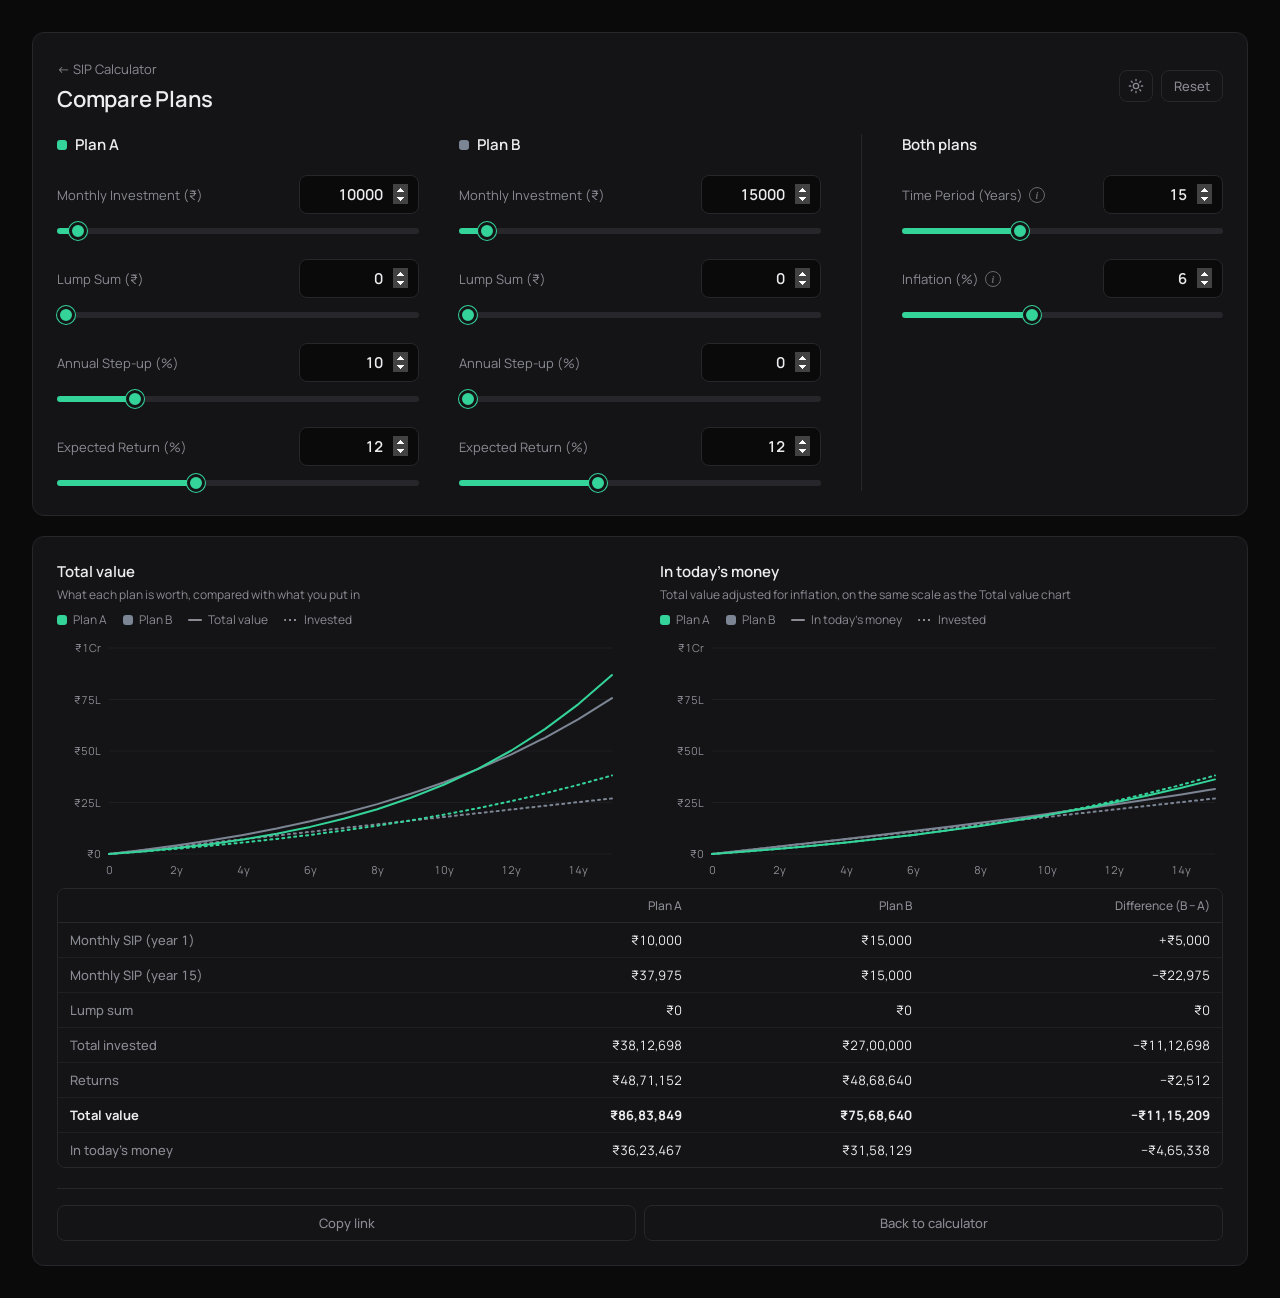
==== compare.html @ b3442160 "Add SIP calculator and plan comparison Static site with a step-up SIP calculator (lump sum, inflatio" ====
<!doctype html>
<html lang="en">
  <head>
    <meta charset="UTF-8" />
    <meta name="viewport" content="width=device-width, initial-scale=1.0" />
    <title>Compare SIP Plans</title>
    <link rel="icon" href="favicon.svg" type="image/svg+xml" />
    <link rel="preconnect" href="https://fonts.googleapis.com" />
    <link rel="preconnect" href="https://fonts.gstatic.com" crossorigin />
    <link
      href="https://fonts.googleapis.com/css2?family=Manrope:wght@400;500;600;700&display=swap"
      rel="stylesheet"
    />
    <link rel="stylesheet" href="style.css" />
    <script>
      // Apply the saved theme before the page paints, so there's no flash
      try {
        const saved = localStorage.getItem("sip-theme");
        if (saved === "light" || saved === "dark") document.documentElement.dataset.theme = saved;
      } catch {}
    </script>
  </head>
  <body>
    <main class="layout single">
      <section class="card">
        <div class="calc-head">
          <div>
            <a class="back-link" href="index.html">← SIP Calculator</a>
            <h1>Compare Plans</h1>
          </div>
          <div class="head-actions">
            <button type="button" class="ghost-btn icon-btn" id="theme-toggle" aria-label="Switch theme">
              <svg class="icon-sun" viewBox="0 0 24 24" width="16" height="16" fill="none" stroke="currentColor" stroke-width="2" stroke-linecap="round" aria-hidden="true">
                <circle cx="12" cy="12" r="4" />
                <path d="M12 2v2M12 20v2M4.93 4.93l1.41 1.41M17.66 17.66l1.41 1.41M2 12h2M20 12h2M4.93 19.07l1.41-1.41M17.66 6.34l1.41-1.41" />
              </svg>
              <svg class="icon-moon" viewBox="0 0 24 24" width="16" height="16" fill="none" stroke="currentColor" stroke-width="2" stroke-linecap="round" stroke-linejoin="round" aria-hidden="true">
                <path d="M21 12.79A9 9 0 1 1 11.21 3 7 7 0 0 0 21 12.79z" />
              </svg>
            </button>
            <button type="button" class="ghost-btn" id="reset">Reset</button>
          </div>
        </div>

        <!-- Plan fields are filled in by compare.js -->
        <div class="plans">
          <div class="plan">
            <h3><i class="swatch plan-a"></i>Plan A</h3>
            <div id="a-fields"></div>
          </div>
          <div class="plan">
            <h3><i class="swatch plan-b"></i>Plan B</h3>
            <div id="b-fields"></div>
          </div>

        <div class="shared">
          <h3>Both plans</h3>
          <div class="shared-fields">
            <div class="field">
              <div class="field-head">
                <div class="label-wrap">
                  <label for="years">Time Period (Years)</label>
                  <button type="button" class="info" aria-label="About Time Period" data-info="Both plans run for the same number of years, so they can be compared fairly.">i</button>
                </div>
                <input type="number" id="years" value="15" min="1" />
              </div>
              <input type="range" id="years-range" min="1" max="40" step="1" value="15" aria-label="Time Period" />
            </div>

            <div class="field">
              <div class="field-head">
                <div class="label-wrap">
                  <label for="inflation">Inflation (%)</label>
                  <button type="button" class="info" aria-label="About Inflation" data-info="Used for the 'In today's money' row: what each final amount could buy at today's prices.">i</button>
                </div>
                <input type="number" id="inflation" value="6" min="0" max="15" step="0.5" />
              </div>
              <input type="range" id="inflation-range" min="0" max="15" step="0.5" value="6" aria-label="Inflation" />
            </div>
          </div>
        </div>
        </div>
      </section>

      <section class="card">
        <div class="chart-pair">
        <div class="chart-block">
          <div class="chart-head">
            <div>
              <h2>Total value</h2>
              <p class="chart-sub">What each plan is worth, compared with what you put in</p>
            </div>
            <div class="legend">
              <span><i class="swatch plan-a"></i>Plan A</span>
              <span><i class="swatch plan-b"></i>Plan B</span>
              <span><i class="swatch line style-solid"></i>Total value</span>
              <span><i class="swatch line style-dotted"></i>Invested</span>
            </div>
          </div>
          <div class="chart" id="value-chart"></div>
        </div>

        <div class="chart-block second">
          <div class="chart-head">
            <div>
              <h2>In today's money</h2>
              <p class="chart-sub">Total value adjusted for inflation, on the same scale as the Total value chart</p>
            </div>
            <div class="legend">
              <span><i class="swatch plan-a"></i>Plan A</span>
              <span><i class="swatch plan-b"></i>Plan B</span>
              <span><i class="swatch line style-solid"></i>In today's money</span>
              <span><i class="swatch line style-dotted"></i>Invested</span>
            </div>
          </div>
          <div class="chart" id="real-chart"></div>
        </div>
        </div>

        <div class="table-wrap compare-table">
          <table>
            <caption class="visually-hidden">Plan A and Plan B side by side</caption>
            <thead>
              <tr>
                <th scope="col"></th>
                <th scope="col">Plan A</th>
                <th scope="col">Plan B</th>
                <th scope="col">Difference (B − A)</th>
              </tr>
            </thead>
            <tbody id="compare-body"></tbody>
          </table>
        </div>

        <div class="card-actions">
          <button type="button" class="ghost-btn" id="copy-link">Copy link</button>
          <a class="ghost-btn" href="index.html">Back to calculator</a>
        </div>
      </section>
    </main>

    <div class="tooltip" id="tooltip" role="status"></div>

    <script src="common.js"></script>
    <script src="compare.js"></script>
  </body>
</html>
---- style.css ----
:root {
  color-scheme: dark;

  --bg: #0a0a0b;
  --surface: #141416;
  --border: #26262b;
  --grid: #1f1f23;
  --text: #ededef;
  --muted: #8b8b94;

  --accent: #34d399;
  --accent-hover: #6ee7b7;
  --accent-glow: rgba(52, 211, 153, 0.18);

  --tooltip-bg: #1c1c20;
  --row-hover: #19191c;
  --shadow: rgba(0, 0, 0, 0.45);

  /* Chart series: invested is a quiet neutral, growth gets the accent */
  --series-invested: #7c8594;
  --series-value: var(--accent);
}

/* Light theme: same layout, one accent (a deeper emerald so it reads on white) */
:root[data-theme="light"] {
  color-scheme: light;

  --bg: #f4f4f5;
  --surface: #ffffff;
  --border: #e4e4e7;
  --grid: #efeff1;
  --text: #18181b;
  --muted: #6b6b76;

  --accent: #059669;
  --accent-hover: #047857;
  --accent-glow: rgba(5, 150, 105, 0.18);

  --tooltip-bg: #ffffff;
  --row-hover: #f6f6f7;
  --shadow: rgba(0, 0, 0, 0.12);

  --series-invested: #8b93a1;
}

body {
  transition: background-color 0.2s, color 0.2s;
}

* {
  box-sizing: border-box;
}

input,
button {
  font-family: inherit;
}

.calc-head {
  display: flex;
  justify-content: space-between;
  align-items: center;
  gap: 12px;
}

.calc-head h1 {
  margin: 0;
}

.ghost-btn {
  padding: 6px 12px;
  font-size: 13px;
  font-weight: 500;
  color: var(--muted);
  background: transparent;
  border: 1px solid var(--border);
  border-radius: 8px;
  cursor: pointer;
  transition:
    color 0.15s,
    border-color 0.15s;
}

.ghost-btn:hover,
.ghost-btn:focus-visible {
  color: var(--accent);
  border-color: var(--accent);
  outline: none;
}

.head-actions {
  display: flex;
  gap: 8px;
}

.icon-btn {
  display: inline-flex;
  align-items: center;
  justify-content: center;
  padding: 6px 8px;
}

.icon-moon {
  display: none;
}

:root[data-theme="light"] .icon-sun {
  display: none;
}

:root[data-theme="light"] .icon-moon {
  display: block;
}

.card-actions {
  display: flex;
  gap: 8px;
  margin-top: 20px;
  padding-top: 16px;
  border-top: 1px solid var(--border);
}

.card-actions {
  flex-wrap: wrap;
}

.card-actions .ghost-btn {
  flex: 1;
  padding: 8px 12px;
  text-align: center;
  text-decoration: none;
}

.card-actions .wide-link {
  flex-basis: 100%;
}

:root {
  --plan-a: var(--accent);
  --plan-b: var(--series-invested);
}

.layout.single {
  grid-template-columns: 1fr;
  max-width: 1280px;
}

.back-link {
  display: inline-block;
  margin-bottom: 6px;
  font-size: 13px;
  color: var(--muted);
  text-decoration: none;
}

.back-link:hover,
.back-link:focus-visible {
  color: var(--accent);
}

h3 {
  display: flex;
  align-items: center;
  gap: 8px;
  margin: 0;
  font-size: 15px;
  font-weight: 600;
}

/* Wide screens: Plan A | Plan B | Both plans, side by side */
.plans {
  display: grid;
  grid-template-columns: 1fr 1fr 1fr;
  gap: 16px 40px;
  margin-top: 20px;
}

.shared {
  padding-left: 40px;
  border-left: 1px solid var(--border);
}

.shared-fields {
  display: grid;
  grid-template-columns: 1fr;
  gap: 0 32px;
}

/* Medium screens: the two plans side by side, shared settings below */
@media (max-width: 1100px) {
  .plans {
    grid-template-columns: 1fr 1fr;
  }

  .shared {
    grid-column: 1 / -1;
    margin-top: 8px;
    padding: 20px 0 0;
    border-left: none;
    border-top: 1px solid var(--border);
  }

  .shared-fields {
    grid-template-columns: 1fr 1fr;
  }
}

@media (max-width: 640px) {
  .plans,
  .shared-fields {
    grid-template-columns: 1fr;
  }
}

/* The two compare charts sit side by side on wide screens */
.chart-pair {
  display: grid;
  grid-template-columns: 1fr 1fr;
  gap: 40px;
}

/* Same heading layout in both charts, and charts aligned along the bottom */
.chart-pair > .chart-block {
  min-width: 0;
  display: flex;
  flex-direction: column;
}

.chart-pair .chart-head {
  flex-direction: column;
  align-items: flex-start;
}

.chart-pair .chart {
  margin-top: auto;
}

.chart-pair .chart-block.second {
  margin-top: 0;
  padding-top: 0;
  border-top: none;
}

@media (max-width: 1000px) {
  .chart-pair {
    grid-template-columns: 1fr;
    gap: 0;
  }

  .chart-pair .chart-block.second {
    margin-top: 28px;
    padding-top: 20px;
    border-top: 1px solid var(--border);
  }
}

.plan,
.shared {
  min-width: 0;
}

.swatch.plan-a {
  --sw: var(--plan-a);
  background: var(--plan-a);
}

.swatch.plan-b {
  --sw: var(--plan-b);
  background: var(--plan-b);
}

/* Line-style swatches: solid = total value, dashed = today's money, dotted = invested.
   They take the plan colour when combined with .plan-a / .plan-b, otherwise muted. */
.swatch.line.style-solid {
  background: var(--sw, var(--muted));
}

.swatch.line.style-dashed {
  background: repeating-linear-gradient(to right, var(--sw, var(--muted)) 0 4px, transparent 4px 7px);
}

.swatch.line.style-dotted {
  background: repeating-linear-gradient(to right, var(--sw, var(--muted)) 0 2px, transparent 2px 5px);
}

.chart-block.second {
  margin-top: 28px;
  padding-top: 20px;
  border-top: 1px solid var(--border);
}

.chart-sub {
  margin: 4px 0 0;
  font-size: 12px;
  color: var(--muted);
}

.tt-plan {
  margin-top: 8px;
  font-weight: 600;
  display: flex;
  align-items: center;
  gap: 6px;
}

.tt-plan + .tt-row {
  margin-top: 2px;
}

.tt-gap {
  margin-top: 8px;
  padding-top: 6px;
  border-top: 1px solid var(--border);
  color: var(--muted);
}

.compare-table {
  margin-top: 16px;
  max-height: none;
}

.compare-table tbody th {
  color: var(--muted);
}

.compare-table tr.key > * {
  font-weight: 700;
  color: var(--text);
}

.table-actions {
  display: flex;
  justify-content: flex-end;
  margin-top: 12px;
}

body {
  font-family:
    "Manrope",
    system-ui,
    -apple-system,
    "Segoe UI",
    Roboto,
    sans-serif;
  background: var(--bg);
  color: var(--text);
  min-height: 100vh;
  margin: 0;
  padding: 16px;
  display: flex;
  align-items: center;
  justify-content: center;
}

.layout {
  width: 100%;
  max-width: 1280px;
  display: grid;
  grid-template-columns: 380px 1fr;
  gap: 20px;
  align-items: start;
}

@media (min-width: 900px) {
  body {
    padding: 32px;
  }
}

@media (max-width: 760px) {
  .layout {
    grid-template-columns: 1fr;
    max-width: 480px;
  }
}

.card {
  background: var(--surface);
  border: 1px solid var(--border);
  border-radius: 12px;
  padding: 24px;
  min-width: 0;
}

h1 {
  margin: 0 0 8px;
  font-size: 22px;
  font-weight: 600;
  letter-spacing: -0.01em;
}

h2 {
  margin: 0;
  font-size: 15px;
  font-weight: 600;
}

.field {
  margin-top: 20px;
}

.field-head {
  display: flex;
  justify-content: space-between;
  align-items: center;
  gap: 12px;
}

label {
  font-size: 13px;
  color: var(--muted);
}

/* Up/down arrows: always visible (Chrome/Edge hide them until hover), with a gap before them */
input[type="number"]::-webkit-inner-spin-button,
input[type="number"]::-webkit-outer-spin-button {
  opacity: 1;
  margin-left: 10px;
}

input[type="number"] {
  width: 120px;
  flex-shrink: 0;
  padding: 8px 10px;
  text-align: right;
  font-size: 15px;
  font-weight: 600;
  font-variant-numeric: tabular-nums;
  color: var(--text);
  background: var(--bg);
  border: 1px solid var(--border);
  border-radius: 8px;
  outline: none;
  transition:
    border-color 0.15s,
    box-shadow 0.15s;
}

input[type="number"]:focus {
  border-color: var(--accent);
  box-shadow: 0 0 0 3px var(--accent-glow);
}

input[type="range"] {
  -webkit-appearance: none;
  appearance: none;
  width: 100%;
  height: 6px;
  margin: 14px 0 0;
  border-radius: 999px;
  background: linear-gradient(
    to right,
    var(--accent) var(--fill, 0%),
    var(--border) var(--fill, 0%)
  );
  outline: none;
  cursor: pointer;
}

input[type="range"]::-webkit-slider-thumb {
  -webkit-appearance: none;
  appearance: none;
  width: 18px;
  height: 18px;
  border-radius: 50%;
  background: var(--accent);
  border: 3px solid var(--surface);
  box-shadow: 0 0 0 1px var(--accent);
  transition: transform 0.1s;
}

input[type="range"]::-moz-range-thumb {
  width: 18px;
  height: 18px;
  border-radius: 50%;
  background: var(--accent);
  border: 3px solid var(--surface);
  box-shadow: 0 0 0 1px var(--accent);
}

input[type="range"]:active::-webkit-slider-thumb {
  transform: scale(1.15);
}

input[type="range"]:focus-visible::-webkit-slider-thumb {
  box-shadow: 0 0 0 4px var(--accent-glow);
}

input[type="range"]:focus-visible::-moz-range-thumb {
  box-shadow: 0 0 0 4px var(--accent-glow);
}

.result {
  margin-top: 24px;
  border-top: 1px solid var(--border);
  padding-top: 12px;
}

.result p {
  display: flex;
  justify-content: space-between;
  margin: 10px 0;
  color: var(--muted);
  font-size: 14px;
}

.result span[id] {
  color: var(--text);
  font-variant-numeric: tabular-nums;
}

.label-wrap {
  display: inline-flex;
  align-items: center;
  gap: 6px;
}

.info {
  flex-shrink: 0;
  width: 16px;
  height: 16px;
  padding: 0;
  border: 1px solid var(--muted);
  border-radius: 50%;
  background: transparent;
  color: var(--muted);
  font:
    italic 600 10px/16px Georgia,
    serif;
  text-align: center;
  cursor: help;
  opacity: 0.7;
  transition:
    color 0.15s,
    border-color 0.15s,
    opacity 0.15s;
}

.info:hover,
.info:focus-visible {
  color: var(--accent);
  border-color: var(--accent);
  opacity: 1;
  outline: none;
}

.tt-text {
  line-height: 1.45;
  color: var(--text);
}

.result .total {
  margin-top: 16px;
  font-size: 16px;
  font-weight: 600;
  color: var(--text);
}

.result .total span[id] {
  color: var(--accent);
  font-size: 18px;
}

.charts {
  display: flex;
  flex-direction: column;
  gap: 28px;
}

.chart-head {
  display: flex;
  justify-content: space-between;
  align-items: center;
  flex-wrap: wrap;
  gap: 8px 16px;
  margin-bottom: 12px;
}

.chart {
  position: relative;
  width: 100%;
}

.chart svg {
  display: block;
  overflow: visible;
}

.chart text {
  font-family: inherit;
  font-size: 11px;
  fill: var(--muted);
  font-variant-numeric: tabular-nums;
}

.legend {
  display: flex;
  flex-wrap: wrap;
  gap: 6px 16px;
  font-size: 12px;
  color: var(--muted);
}

.legend span {
  display: inline-flex;
  align-items: center;
  gap: 6px;
}

.legend.vertical {
  flex-direction: column;
  gap: 12px;
  font-size: 13px;
}

.legend.vertical .row {
  display: grid;
  grid-template-columns: 10px 1fr auto;
  align-items: center;
  gap: 8px 10px;
}

.legend.vertical .val {
  color: var(--text);
  font-weight: 600;
  font-variant-numeric: tabular-nums;
}

.legend.vertical .pct {
  grid-column: 2 / 4;
  margin-top: -6px;
  font-size: 12px;
}

.swatch {
  display: inline-block;
  width: 10px;
  height: 10px;
  border-radius: 3px;
}

.swatch.line {
  width: 14px;
  height: 2px;
  border-radius: 1px;
}

.swatch.invested {
  background: var(--series-invested);
}
.swatch.value,
.swatch.returns {
  background: var(--series-value);
}

/* Inflation-adjusted value: same accent, dashed */
.swatch.real {
  background: repeating-linear-gradient(
    to right,
    var(--series-value) 0 4px,
    transparent 4px 7px
  );
}

.swatch.real:not(.line) {
  width: 14px;
  height: 2px;
}

.result .words {
  justify-content: flex-end;
  margin: -8px 0 12px;
}

.result .words span[id] {
  color: var(--muted);
  font-size: 12px;
}

.result .real {
  margin-top: 4px;
  font-size: 13px;
}

.pie-wrap {
  display: grid;
  grid-template-columns: 180px 1fr;
  gap: 24px;
  align-items: center;
}

@media (max-width: 420px) {
  .pie-wrap {
    grid-template-columns: 1fr;
    justify-items: center;
  }
}

#pie-chart {
  width: 180px;
}

.pie-center-label {
  font-size: 11px;
}

.pie-center-value {
  font-size: 16px !important;
  font-weight: 700;
  fill: var(--text) !important;
}

.table-block {
  border-top: 1px solid var(--border);
  padding-top: 16px;
}

.table-block summary {
  cursor: pointer;
  font-size: 15px;
  font-weight: 600;
  list-style: none;
  display: flex;
  align-items: center;
  gap: 8px;
  border-radius: 6px;
}

.table-block summary::-webkit-details-marker {
  display: none;
}

.table-block summary::before {
  content: "";
  width: 6px;
  height: 6px;
  border-right: 2px solid var(--muted);
  border-bottom: 2px solid var(--muted);
  transform: rotate(-45deg);
  transition: transform 0.15s;
}

.table-block[open] summary::before {
  transform: rotate(45deg);
}

.table-block summary:hover::before {
  border-color: var(--accent);
}

.table-block summary:focus-visible {
  outline: 2px solid var(--accent);
  outline-offset: 4px;
}

.table-wrap {
  margin-top: 8px;
  max-height: 360px;
  overflow: auto;
  border: 1px solid var(--border);
  border-radius: 8px;
}

table {
  width: 100%;
  border-collapse: collapse;
  font-size: 13px;
  font-variant-numeric: tabular-nums;
  white-space: nowrap;
}

th,
td {
  padding: 8px 8px;
  text-align: right;
}

th:first-child,
td:first-child {
  padding-left: 12px;
}

th:last-child,
td:last-child {
  padding-right: 12px;
}

th:first-child,
td:first-child {
  text-align: left;
}

thead th {
  position: sticky;
  top: 0;
  background: var(--surface);
  color: var(--muted);
  font-weight: 500;
  font-size: 12px;
  border-bottom: 1px solid var(--border);
}

tbody tr + tr > * {
  border-top: 1px solid var(--grid);
}

tbody tr:hover > * {
  background: var(--row-hover);
}

tbody th {
  font-weight: 500;
  color: var(--muted);
}

.visually-hidden {
  position: absolute;
  width: 1px;
  height: 1px;
  overflow: hidden;
  clip: rect(0 0 0 0);
  white-space: nowrap;
}

.tooltip {
  position: fixed;
  z-index: 10;
  pointer-events: none;
  background: var(--tooltip-bg);
  border: 1px solid var(--border);
  border-radius: 8px;
  padding: 8px 10px;
  font-size: 12px;
  color: var(--text);
  box-shadow: 0 6px 20px var(--shadow);
  opacity: 0;
  transition: opacity 0.1s;
  min-width: 150px;
  max-width: 240px;
}

.tooltip.show {
  opacity: 1;
}

.tooltip .tt-title {
  color: var(--muted);
  margin-bottom: 6px;
}

.tooltip .tt-row {
  display: flex;
  align-items: center;
  gap: 6px;
  margin-top: 3px;
}

.tooltip .tt-row b {
  margin-left: auto;
  padding-left: 12px;
  font-variant-numeric: tabular-nums;
}

/* The page switches to the light theme just before printing (see script.js) */

@media print {
  @page {
    margin: 12mm;
  }

  * {
    -webkit-print-color-adjust: exact;
    print-color-adjust: exact;
  }

  body {
    display: block;
    min-height: 0;
    padding: 0;
    background: #fff;
  }

  .layout {
    grid-template-columns: 1fr;
    max-width: none;
    gap: 12px;
  }

  .card {
    padding: 16px 20px;
  }

  .chart-block,
  .result,
  tr {
    break-inside: avoid;
  }

  /* Hide everything you can only click or drag */
  .head-actions,
  .card-actions,
  .table-actions,
  .info,
  .tooltip,
  input[type="range"],
  .table-block summary::before {
    display: none !important;
  }

  .field {
    margin-top: 10px;
  }

  input[type="number"] {
    border: none;
    background: transparent;
    padding: 0;
  }

  .table-wrap {
    max-height: none;
    overflow: visible;
  }

  thead th {
    position: static;
  }
}

/* Cards fade and rise in when the page opens, one after another */
@keyframes card-in {
  from {
    opacity: 0;
    transform: translateY(12px);
  }
  to {
    opacity: 1;
    transform: none;
  }
}

.card {
  animation: card-in 0.55s cubic-bezier(0.2, 0.7, 0.3, 1) both;
}

.layout > .card:nth-child(2) {
  animation-delay: 0.09s;
}

/* The year-by-year table's sliding panel (see animateDetails in common.js) */
.details-body {
  overflow: hidden;
}

/* Respect "reduce motion" system settings, and never animate in print */
@media (prefers-reduced-motion: reduce) {
  .card {
    animation: none;
  }
}

@media print {
  .card {
    animation: none;
  }
}
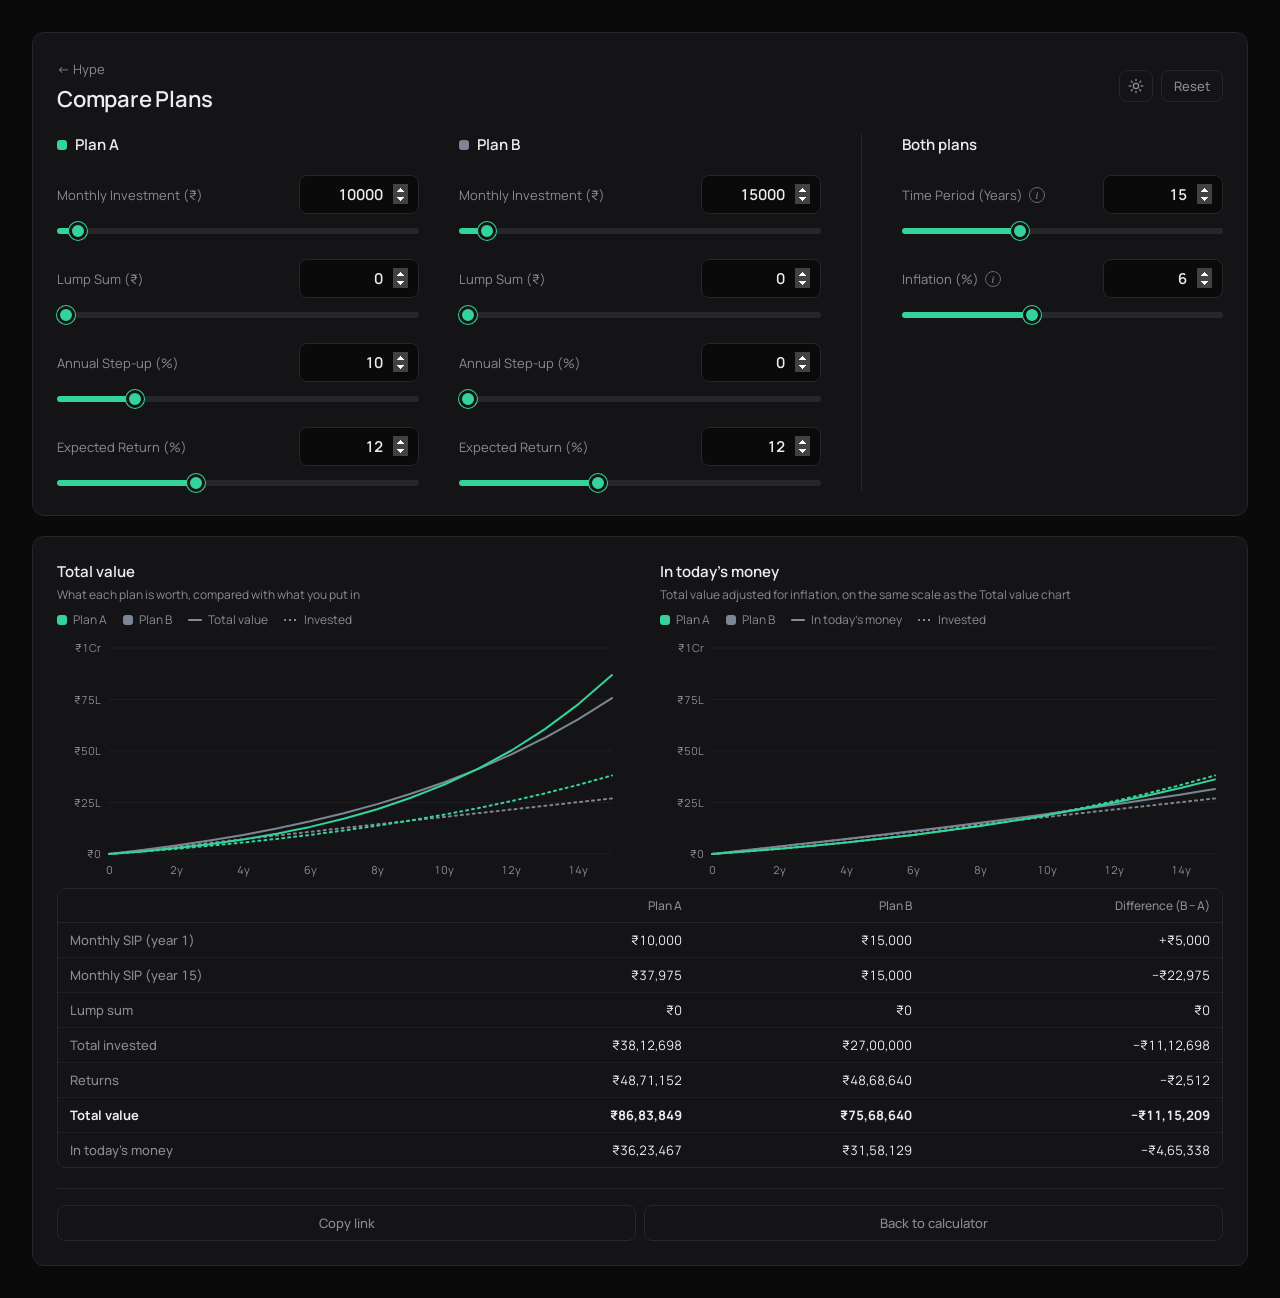
==== commit 89daea66: "Rename main title to Hype Co-Authored-By: Claude Opus 5.5 <noreply@anthropic.com>" ====
--- a/compare.html
+++ b/compare.html
@@ -3,7 +3,7 @@
   <head>
     <meta charset="UTF-8" />
     <meta name="viewport" content="width=device-width, initial-scale=1.0" />
-    <title>Compare SIP Plans</title>
+    <title>Compare Plans - Hype</title>
     <link rel="icon" href="favicon.svg" type="image/svg+xml" />
     <link rel="preconnect" href="https://fonts.googleapis.com" />
     <link rel="preconnect" href="https://fonts.gstatic.com" crossorigin />
@@ -25,7 +25,7 @@
       <section class="card">
         <div class="calc-head">
           <div>
-            <a class="back-link" href="index.html">← SIP Calculator</a>
+            <a class="back-link" href="index.html">← Hype</a>
             <h1>Compare Plans</h1>
           </div>
           <div class="head-actions">
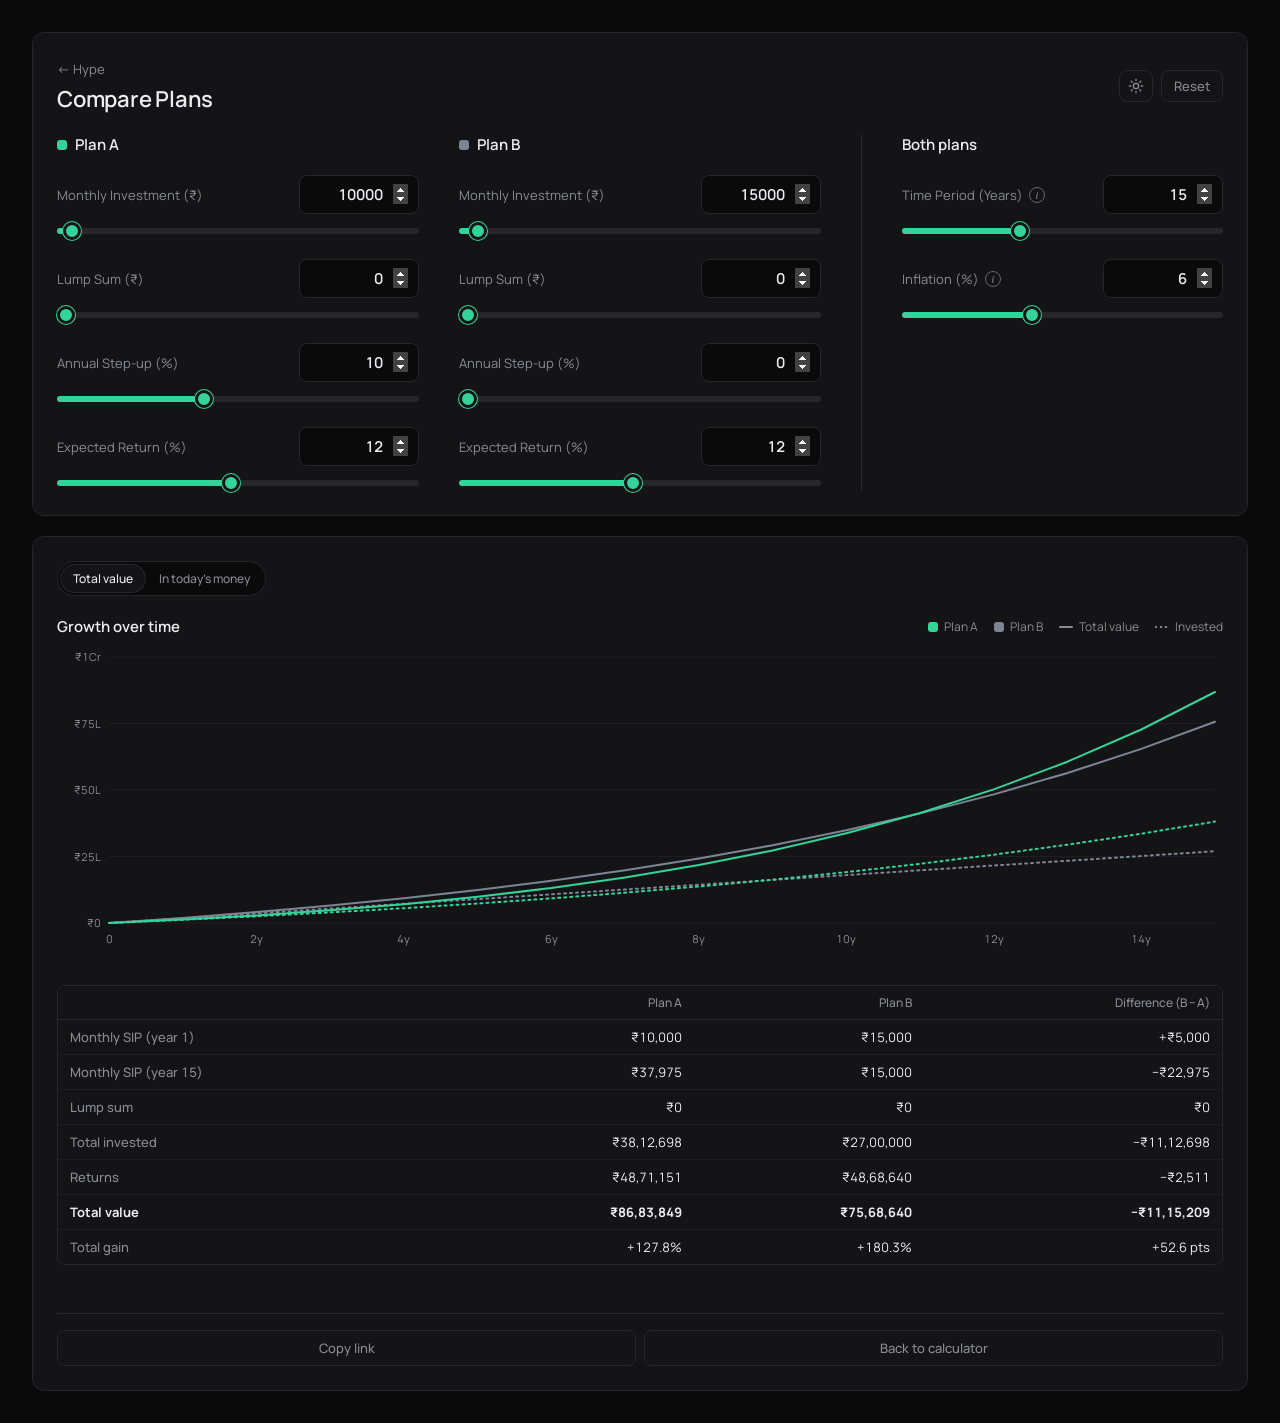
==== commit 588d1ff9: "Add today's-money view, gain percentages and input limits - Tabs above the charts on both pages swit" ====
--- a/compare.html
+++ b/compare.html
@@ -62,7 +62,7 @@
                   <label for="years">Time Period (Years)</label>
                   <button type="button" class="info" aria-label="About Time Period" data-info="Both plans run for the same number of years, so they can be compared fairly.">i</button>
                 </div>
-                <input type="number" id="years" value="15" min="1" />
+                <input type="number" id="years" value="15" min="1" max="40" />
               </div>
               <input type="range" id="years-range" min="1" max="40" step="1" value="15" aria-label="Time Period" />
             </div>
@@ -82,39 +82,30 @@
         </div>
       </section>
 
-      <section class="card">
-        <div class="chart-pair">
+      <section class="card charts">
+        <!-- Switches the chart and the table between total value and today's money -->
+        <div class="view-bar">
+          <div class="tabs" role="tablist" aria-label="Show values as">
+            <button type="button" class="tab" role="tab" id="view-tab-total" aria-selected="true" aria-controls="charts-panel" data-mode="total">Total value</button>
+            <button type="button" class="tab" role="tab" id="view-tab-real" aria-selected="false" aria-controls="charts-panel" data-mode="real" tabindex="-1">In today's money</button>
+          </div>
+          <p class="view-note" id="view-note" hidden>
+            Adjusted for inflation. Each payment is counted at its value in today's money when it was made.
+          </p>
+        </div>
+
+        <div class="charts-panel" id="charts-panel" role="tabpanel" aria-labelledby="view-tab-total">
         <div class="chart-block">
           <div class="chart-head">
-            <div>
-              <h2>Total value</h2>
-              <p class="chart-sub">What each plan is worth, compared with what you put in</p>
-            </div>
+            <h2>Growth over time</h2>
             <div class="legend">
               <span><i class="swatch plan-a"></i>Plan A</span>
               <span><i class="swatch plan-b"></i>Plan B</span>
-              <span><i class="swatch line style-solid"></i>Total value</span>
+              <span><i class="swatch line style-solid"></i><span id="legend-value">Total value</span></span>
               <span><i class="swatch line style-dotted"></i>Invested</span>
             </div>
           </div>
-          <div class="chart" id="value-chart"></div>
-        </div>
-
-        <div class="chart-block second">
-          <div class="chart-head">
-            <div>
-              <h2>In today's money</h2>
-              <p class="chart-sub">Total value adjusted for inflation, on the same scale as the Total value chart</p>
-            </div>
-            <div class="legend">
-              <span><i class="swatch plan-a"></i>Plan A</span>
-              <span><i class="swatch plan-b"></i>Plan B</span>
-              <span><i class="swatch line style-solid"></i>In today's money</span>
-              <span><i class="swatch line style-dotted"></i>Invested</span>
-            </div>
-          </div>
-          <div class="chart" id="real-chart"></div>
-        </div>
+          <div class="chart" id="compare-chart"></div>
         </div>
 
         <div class="table-wrap compare-table">
@@ -131,6 +122,7 @@
             <tbody id="compare-body"></tbody>
           </table>
         </div>
+        </div>
 
         <div class="card-actions">
           <button type="button" class="ghost-btn" id="copy-link">Copy link</button>
--- a/style.css
+++ b/style.css
@@ -212,48 +212,6 @@
   }
 }
 
-/* The two compare charts sit side by side on wide screens */
-.chart-pair {
-  display: grid;
-  grid-template-columns: 1fr 1fr;
-  gap: 40px;
-}
-
-/* Same heading layout in both charts, and charts aligned along the bottom */
-.chart-pair > .chart-block {
-  min-width: 0;
-  display: flex;
-  flex-direction: column;
-}
-
-.chart-pair .chart-head {
-  flex-direction: column;
-  align-items: flex-start;
-}
-
-.chart-pair .chart {
-  margin-top: auto;
-}
-
-.chart-pair .chart-block.second {
-  margin-top: 0;
-  padding-top: 0;
-  border-top: none;
-}
-
-@media (max-width: 1000px) {
-  .chart-pair {
-    grid-template-columns: 1fr;
-    gap: 0;
-  }
-
-  .chart-pair .chart-block.second {
-    margin-top: 28px;
-    padding-top: 20px;
-    border-top: 1px solid var(--border);
-  }
-}
-
 .plan,
 .shared {
   min-width: 0;
@@ -269,30 +227,14 @@
   background: var(--plan-b);
 }
 
-/* Line-style swatches: solid = total value, dashed = today's money, dotted = invested.
+/* Line-style swatches: solid = value, dotted = amount invested.
    They take the plan colour when combined with .plan-a / .plan-b, otherwise muted. */
 .swatch.line.style-solid {
   background: var(--sw, var(--muted));
 }
 
-.swatch.line.style-dashed {
-  background: repeating-linear-gradient(to right, var(--sw, var(--muted)) 0 4px, transparent 4px 7px);
-}
-
 .swatch.line.style-dotted {
   background: repeating-linear-gradient(to right, var(--sw, var(--muted)) 0 2px, transparent 2px 5px);
-}
-
-.chart-block.second {
-  margin-top: 28px;
-  padding-top: 20px;
-  border-top: 1px solid var(--border);
-}
-
-.chart-sub {
-  margin: 4px 0 0;
-  font-size: 12px;
-  color: var(--muted);
 }
 
 .tt-plan {
@@ -315,7 +257,6 @@
 }
 
 .compare-table {
-  margin-top: 16px;
   max-height: none;
 }
 
@@ -492,20 +433,73 @@
 
 .result {
   margin-top: 24px;
+  padding-top: 20px;
   border-top: 1px solid var(--border);
-  padding-top: 12px;
-}
-
-.result p {
+}
+
+/* Headline: total value at the end */
+.result-hero {
+  display: flex;
+  flex-direction: column;
+  gap: 2px;
+  padding: 14px 16px;
+  background: var(--bg);
+  border: 1px solid var(--border);
+  border-radius: 10px;
+}
+
+.result-hero .label-wrap {
+  font-size: 13px;
+  color: var(--muted);
+}
+
+.hero-value {
+  font-size: 28px;
+  font-weight: 700;
+  line-height: 1.25;
+  letter-spacing: -0.01em;
+  color: var(--accent);
+  font-variant-numeric: tabular-nums;
+}
+
+.hero-words {
+  min-height: 1.3em;
+  font-size: 12px;
+  color: var(--muted);
+}
+
+/* Groups of related results, each with a small heading */
+.result-group {
+  margin-top: 18px;
+}
+
+.result-group + .result-group {
+  padding-top: 14px;
+  border-top: 1px dashed var(--border);
+}
+
+.result .group-title {
+  display: block;
+  margin: 0 0 4px;
+  font-size: 11px;
+  font-weight: 600;
+  letter-spacing: 0.06em;
+  text-transform: uppercase;
+  color: var(--muted);
+}
+
+.result-group p {
   display: flex;
   justify-content: space-between;
-  margin: 10px 0;
+  align-items: center;
+  margin: 8px 0;
   color: var(--muted);
   font-size: 14px;
 }
 
-.result span[id] {
+.result-group p span[id] {
   color: var(--text);
+  font-weight: 500;
   font-variant-numeric: tabular-nums;
 }
 
@@ -549,18 +543,6 @@
   color: var(--text);
 }
 
-.result .total {
-  margin-top: 16px;
-  font-size: 16px;
-  font-weight: 600;
-  color: var(--text);
-}
-
-.result .total span[id] {
-  color: var(--accent);
-  font-size: 18px;
-}
-
 .charts {
   display: flex;
   flex-direction: column;
@@ -651,35 +633,6 @@
 .swatch.value,
 .swatch.returns {
   background: var(--series-value);
-}
-
-/* Inflation-adjusted value: same accent, dashed */
-.swatch.real {
-  background: repeating-linear-gradient(
-    to right,
-    var(--series-value) 0 4px,
-    transparent 4px 7px
-  );
-}
-
-.swatch.real:not(.line) {
-  width: 14px;
-  height: 2px;
-}
-
-.result .words {
-  justify-content: flex-end;
-  margin: -8px 0 12px;
-}
-
-.result .words span[id] {
-  color: var(--muted);
-  font-size: 12px;
-}
-
-.result .real {
-  margin-top: 4px;
-  font-size: 13px;
 }
 
 .pie-wrap {
@@ -964,3 +917,70 @@
     animation: none;
   }
 }
+
+/* Tabs above the pie chart (segmented control) */
+.tabs {
+  display: inline-flex;
+  gap: 2px;
+  padding: 3px;
+  background: var(--bg);
+  border: 1px solid var(--border);
+  border-radius: 999px;
+}
+
+.tab {
+  padding: 5px 12px;
+  font-size: 12px;
+  font-weight: 500;
+  color: var(--muted);
+  background: transparent;
+  border: none;
+  border-radius: 999px;
+  cursor: pointer;
+  transition:
+    background-color 0.2s,
+    color 0.2s;
+}
+
+.tab:hover {
+  color: var(--text);
+}
+
+.tab[aria-selected="true"] {
+  color: var(--text);
+  background: var(--surface);
+  box-shadow: 0 0 0 1px var(--border);
+}
+
+.tab:focus-visible {
+  outline: 2px solid var(--accent);
+  outline-offset: 1px;
+}
+
+/* Bar at the top of the charts card, holding the view tabs */
+.view-bar {
+  display: flex;
+  flex-wrap: wrap;
+  align-items: center;
+  gap: 8px 16px;
+  margin-bottom: -8px;
+}
+
+.view-note {
+  margin: 0;
+  font-size: 12px;
+  line-height: 1.45;
+  color: var(--muted);
+}
+
+.charts-panel {
+  display: flex;
+  flex-direction: column;
+  gap: 28px;
+}
+
+@media print {
+  .tabs {
+    display: none;
+  }
+}
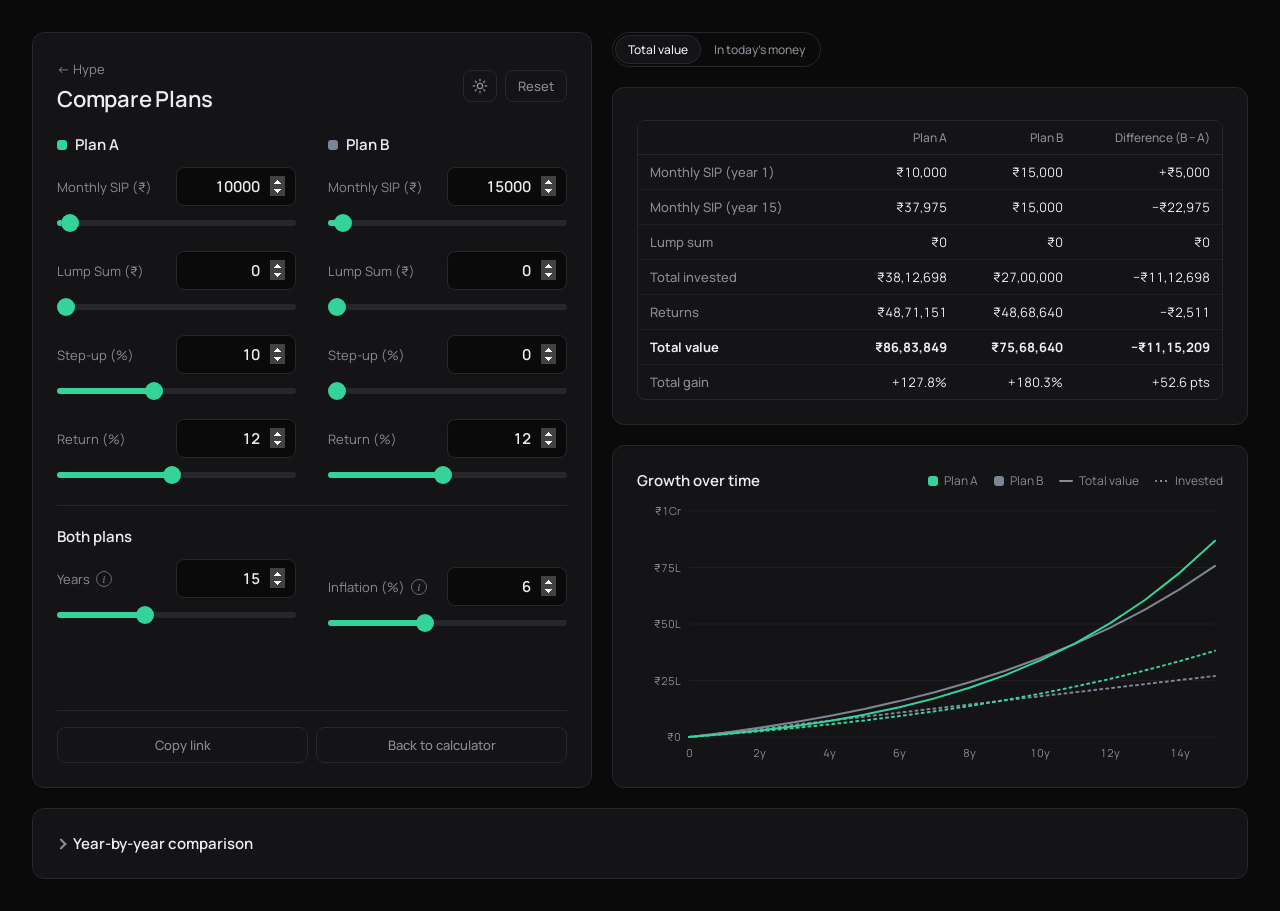
==== commit 2b7598e3: "Restructure layout: results beside inputs, charts side by side - Calculator: results get their own c" ====
--- a/compare.html
+++ b/compare.html
@@ -21,7 +21,7 @@
     </script>
   </head>
   <body>
-    <main class="layout single">
+    <main class="layout compare">
       <section class="card">
         <div class="calc-head">
           <div>
@@ -53,13 +53,13 @@
             <div id="b-fields"></div>
           </div>
 
-        <div class="shared">
-          <h3>Both plans</h3>
-          <div class="shared-fields">
+          <div class="plan shared">
+            <h3>Both plans</h3>
+            <div class="shared-fields">
             <div class="field">
               <div class="field-head">
                 <div class="label-wrap">
-                  <label for="years">Time Period (Years)</label>
+                  <label for="years">Years</label>
                   <button type="button" class="info" aria-label="About Time Period" data-info="Both plans run for the same number of years, so they can be compared fairly.">i</button>
                 </div>
                 <input type="number" id="years" value="15" min="1" max="40" />
@@ -71,19 +71,24 @@
               <div class="field-head">
                 <div class="label-wrap">
                   <label for="inflation">Inflation (%)</label>
-                  <button type="button" class="info" aria-label="About Inflation" data-info="Used for the 'In today's money' row: what each final amount could buy at today's prices.">i</button>
+                  <button type="button" class="info" aria-label="About Inflation" data-info="Used for the 'In today's money' view: what each final amount could buy at today's prices.">i</button>
                 </div>
                 <input type="number" id="inflation" value="6" min="0" max="15" step="0.5" />
               </div>
               <input type="range" id="inflation-range" min="0" max="15" step="0.5" value="6" aria-label="Inflation" />
             </div>
+            </div>
           </div>
         </div>
+
+        <div class="card-actions">
+          <button type="button" class="ghost-btn" id="copy-link">Copy link</button>
+          <a class="ghost-btn" href="index.html">Back to calculator</a>
         </div>
       </section>
 
-      <section class="card charts">
-        <!-- Switches the chart and the table between total value and today's money -->
+      <div class="side">
+        <!-- Switches the summary and the chart between total value and today's money -->
         <div class="view-bar">
           <div class="tabs" role="tablist" aria-label="Show values as">
             <button type="button" class="tab" role="tab" id="view-tab-total" aria-selected="true" aria-controls="charts-panel" data-mode="total">Total value</button>
@@ -94,40 +99,74 @@
           </p>
         </div>
 
-        <div class="charts-panel" id="charts-panel" role="tabpanel" aria-labelledby="view-tab-total">
-        <div class="chart-block">
-          <div class="chart-head">
-            <h2>Growth over time</h2>
-            <div class="legend">
-              <span><i class="swatch plan-a"></i>Plan A</span>
-              <span><i class="swatch plan-b"></i>Plan B</span>
-              <span><i class="swatch line style-solid"></i><span id="legend-value">Total value</span></span>
-              <span><i class="swatch line style-dotted"></i>Invested</span>
+        <div class="side-panel" id="charts-panel" role="tabpanel" aria-labelledby="view-tab-total">
+          <section class="card" aria-label="Summary">
+            <div class="table-wrap compare-table">
+              <table>
+                <caption class="visually-hidden">Plan A and Plan B side by side</caption>
+                <thead>
+                  <tr>
+                    <th scope="col"></th>
+                    <th scope="col">Plan A</th>
+                    <th scope="col">Plan B</th>
+                    <th scope="col">Difference (B − A)</th>
+                  </tr>
+                </thead>
+                <tbody id="compare-body"></tbody>
+              </table>
             </div>
+          </section>
+
+          <section class="card">
+            <div class="chart-block">
+              <div class="chart-head">
+                <h2>Growth over time</h2>
+                <div class="legend">
+                  <span><i class="swatch plan-a"></i>Plan A</span>
+                  <span><i class="swatch plan-b"></i>Plan B</span>
+                  <span><i class="swatch line style-solid"></i><span id="legend-value">Total value</span></span>
+                  <span><i class="swatch line style-dotted"></i>Invested</span>
+                </div>
+              </div>
+              <div class="chart" id="compare-chart"></div>
+            </div>
+          </section>
+        </div>
+      </div>
+
+      <section class="card table-card">
+        <details class="table-block">
+          <summary>Year-by-year comparison</summary>
+          <div class="details-body">
+          <div class="table-actions">
+            <button type="button" class="ghost-btn" id="download-csv">Download CSV</button>
           </div>
-          <div class="chart" id="compare-chart"></div>
-        </div>
-
-        <div class="table-wrap compare-table">
-          <table>
-            <caption class="visually-hidden">Plan A and Plan B side by side</caption>
-            <thead>
-              <tr>
-                <th scope="col"></th>
-                <th scope="col">Plan A</th>
-                <th scope="col">Plan B</th>
-                <th scope="col">Difference (B − A)</th>
-              </tr>
-            </thead>
-            <tbody id="compare-body"></tbody>
-          </table>
-        </div>
-        </div>
-
-        <div class="card-actions">
-          <button type="button" class="ghost-btn" id="copy-link">Copy link</button>
-          <a class="ghost-btn" href="index.html">Back to calculator</a>
-        </div>
+          <div class="table-wrap grouped">
+            <table>
+              <caption class="visually-hidden">Plan A and Plan B, year by year</caption>
+              <thead>
+                <tr class="group-row">
+                  <th scope="col" rowspan="2">Year</th>
+                  <th scope="colgroup" colspan="4"><i class="swatch plan-a"></i>Plan A</th>
+                  <th scope="colgroup" colspan="4"><i class="swatch plan-b"></i>Plan B</th>
+                  <th scope="col" rowspan="2">Value difference (B − A)</th>
+                </tr>
+                <tr>
+                  <th scope="col">Monthly SIP</th>
+                  <th scope="col">Invested so far</th>
+                  <th scope="col">Value</th>
+                  <th scope="col">In today's money</th>
+                  <th scope="col">Monthly SIP</th>
+                  <th scope="col">Invested so far</th>
+                  <th scope="col">Value</th>
+                  <th scope="col">In today's money</th>
+                </tr>
+              </thead>
+              <tbody id="year-table"></tbody>
+            </table>
+          </div>
+          </div>
+        </details>
       </section>
     </main>
 
--- a/style.css
+++ b/style.css
@@ -140,11 +140,6 @@
   --plan-b: var(--series-invested);
 }
 
-.layout.single {
-  grid-template-columns: 1fr;
-  max-width: 1280px;
-}
-
 .back-link {
   display: inline-block;
   margin-bottom: 6px;
@@ -167,54 +162,108 @@
   font-weight: 600;
 }
 
-/* Wide screens: Plan A | Plan B | Both plans, side by side */
+/* Compare page: a wider inputs column, so Plan A and Plan B fit side by side */
+.layout.compare {
+  grid-template-columns: 560px minmax(0, 1fr);
+}
+
 .plans {
   display: grid;
-  grid-template-columns: 1fr 1fr 1fr;
-  gap: 16px 40px;
+  grid-template-columns: 1fr 1fr;
+  gap: 0 32px;
   margin-top: 20px;
 }
 
-.shared {
-  padding-left: 40px;
-  border-left: 1px solid var(--border);
+.plan h3 + div > .field:first-child {
+  margin-top: 12px;
+}
+
+/* The shared settings sit under both plans */
+.plan.shared {
+  grid-column: 1 / -1;
+  margin-top: 22px;
+  padding-top: 20px;
+  border-top: 1px solid var(--border);
 }
 
 .shared-fields {
   display: grid;
-  grid-template-columns: 1fr;
+  grid-template-columns: 1fr 1fr;
   gap: 0 32px;
 }
 
-/* Medium screens: the two plans side by side, shared settings below */
+/* Not enough room beside the inputs: everything stacks */
 @media (max-width: 1100px) {
-  .plans {
-    grid-template-columns: 1fr 1fr;
-  }
-
-  .shared {
-    grid-column: 1 / -1;
-    margin-top: 8px;
-    padding: 20px 0 0;
-    border-left: none;
-    border-top: 1px solid var(--border);
-  }
-
-  .shared-fields {
-    grid-template-columns: 1fr 1fr;
-  }
-}
-
-@media (max-width: 640px) {
+  .layout.compare {
+    grid-template-columns: minmax(0, 1fr);
+    max-width: 760px;
+  }
+}
+
+@media (max-width: 560px) {
   .plans,
   .shared-fields {
     grid-template-columns: 1fr;
   }
-}
-
-.plan,
-.shared {
+
+  .plan + .plan {
+    margin-top: 22px;
+    padding-top: 20px;
+    border-top: 1px solid var(--border);
+  }
+}
+
+.plan {
   min-width: 0;
+}
+
+/* Compare page: the summary and chart cards under the tabs */
+.side-panel {
+  display: flex;
+  flex-direction: column;
+  gap: 20px;
+}
+
+.side > .view-bar {
+  margin-bottom: 0;
+}
+
+/* Year-by-year comparison: two header rows (plan, then column), kept together while scrolling */
+.grouped thead {
+  position: sticky;
+  top: 0;
+  z-index: 1;
+}
+
+.grouped thead th {
+  position: static;
+}
+
+.grouped .group-row th[scope="colgroup"] {
+  text-align: center;
+  color: var(--text);
+  font-weight: 600;
+  border-left: 1px solid var(--border);
+}
+
+.grouped .group-row th[scope="colgroup"] .swatch {
+  margin-right: 6px;
+}
+
+.grouped tr:not(.group-row) th:nth-child(1),
+.grouped tr:not(.group-row) th:nth-child(5),
+.grouped tbody td:nth-child(2),
+.grouped tbody td:nth-child(6),
+.grouped tbody td:nth-child(10) {
+  border-left: 1px solid var(--border);
+}
+
+.grouped .group-row th[rowspan] {
+  vertical-align: bottom;
+}
+
+.grouped .group-row th:last-child {
+  border-left: 1px solid var(--border);
 }
 
 .swatch.plan-a {
@@ -300,6 +349,34 @@
   grid-template-columns: 380px 1fr;
   gap: 20px;
   align-items: start;
+}
+
+/* On wide screens the inputs card and the column beside it end at the same height:
+   whichever is shorter stretches, with its last card (or the inputs card's buttons) taking up the slack.
+   Narrower, the charts stack and the right column gets much taller, so each side keeps its own height. */
+@media (min-width: 1180px) {
+  .layout {
+    align-items: stretch;
+  }
+
+  .layout > .card:first-child {
+    display: flex;
+    flex-direction: column;
+  }
+
+  .layout > .card:first-child > .card-actions {
+    margin-top: auto;
+  }
+
+  .layout > .card:first-child > :nth-last-child(2) {
+    margin-bottom: 20px;
+  }
+
+  .side > .card:last-child,
+  .side > .side-panel,
+  .side-panel > .card:last-child {
+    flex: 1;
+  }
 }
 
 @media (min-width: 900px) {
@@ -405,8 +482,7 @@
   height: 18px;
   border-radius: 50%;
   background: var(--accent);
-  border: 3px solid var(--surface);
-  box-shadow: 0 0 0 1px var(--accent);
+  border: none;
   transition: transform 0.1s;
 }
 
@@ -415,8 +491,7 @@
   height: 18px;
   border-radius: 50%;
   background: var(--accent);
-  border: 3px solid var(--surface);
-  box-shadow: 0 0 0 1px var(--accent);
+  border: none;
 }
 
 input[type="range"]:active::-webkit-slider-thumb {
@@ -431,10 +506,17 @@
   box-shadow: 0 0 0 4px var(--accent-glow);
 }
 
+.side {
+  display: flex;
+  flex-direction: column;
+  gap: 20px;
+  min-width: 0;
+  container-type: inline-size;
+}
+
 .result {
-  margin-top: 24px;
-  padding-top: 20px;
-  border-top: 1px solid var(--border);
+  display: grid;
+  grid-template-columns: 1fr;
 }
 
 /* Headline: total value at the end */
@@ -501,6 +583,38 @@
   color: var(--text);
   font-weight: 500;
   font-variant-numeric: tabular-nums;
+}
+
+/* With room to spare, the three groups sit side by side under the headline */
+@container (min-width: 600px) {
+  .result {
+    grid-template-columns: repeat(3, 1fr);
+    column-gap: 24px;
+  }
+
+  .result-hero {
+    grid-column: 1 / -1;
+  }
+
+  .result-group + .result-group {
+    padding-top: 0;
+    padding-left: 24px;
+    border-top: none;
+    border-left: 1px dashed var(--border);
+  }
+
+  .result-group p {
+    flex-direction: column;
+    align-items: flex-start;
+    gap: 2px;
+    margin: 12px 0 0;
+    font-size: 13px;
+  }
+
+  .result-group p span[id] {
+    font-size: 17px;
+    font-weight: 600;
+  }
 }
 
 .label-wrap {
@@ -589,31 +703,6 @@
   gap: 6px;
 }
 
-.legend.vertical {
-  flex-direction: column;
-  gap: 12px;
-  font-size: 13px;
-}
-
-.legend.vertical .row {
-  display: grid;
-  grid-template-columns: 10px 1fr auto;
-  align-items: center;
-  gap: 8px 10px;
-}
-
-.legend.vertical .val {
-  color: var(--text);
-  font-weight: 600;
-  font-variant-numeric: tabular-nums;
-}
-
-.legend.vertical .pct {
-  grid-column: 2 / 4;
-  margin-top: -6px;
-  font-size: 12px;
-}
-
 .swatch {
   display: inline-block;
   width: 10px;
@@ -636,17 +725,8 @@
 }
 
 .pie-wrap {
-  display: grid;
-  grid-template-columns: 180px 1fr;
-  gap: 24px;
-  align-items: center;
-}
-
-@media (max-width: 420px) {
-  .pie-wrap {
-    grid-template-columns: 1fr;
-    justify-items: center;
-  }
+  display: flex;
+  justify-content: center;
 }
 
 #pie-chart {
@@ -663,9 +743,8 @@
   fill: var(--text) !important;
 }
 
-.table-block {
-  border-top: 1px solid var(--border);
-  padding-top: 16px;
+.table-card {
+  grid-column: 1 / -1;
 }
 
 .table-block summary {
@@ -814,72 +893,6 @@
   font-variant-numeric: tabular-nums;
 }
 
-/* The page switches to the light theme just before printing (see script.js) */
-
-@media print {
-  @page {
-    margin: 12mm;
-  }
-
-  * {
-    -webkit-print-color-adjust: exact;
-    print-color-adjust: exact;
-  }
-
-  body {
-    display: block;
-    min-height: 0;
-    padding: 0;
-    background: #fff;
-  }
-
-  .layout {
-    grid-template-columns: 1fr;
-    max-width: none;
-    gap: 12px;
-  }
-
-  .card {
-    padding: 16px 20px;
-  }
-
-  .chart-block,
-  .result,
-  tr {
-    break-inside: avoid;
-  }
-
-  /* Hide everything you can only click or drag */
-  .head-actions,
-  .card-actions,
-  .table-actions,
-  .info,
-  .tooltip,
-  input[type="range"],
-  .table-block summary::before {
-    display: none !important;
-  }
-
-  .field {
-    margin-top: 10px;
-  }
-
-  input[type="number"] {
-    border: none;
-    background: transparent;
-    padding: 0;
-  }
-
-  .table-wrap {
-    max-height: none;
-    overflow: visible;
-  }
-
-  thead th {
-    position: static;
-  }
-}
-
 /* Cards fade and rise in when the page opens, one after another */
 @keyframes card-in {
   from {
@@ -896,8 +909,19 @@
   animation: card-in 0.55s cubic-bezier(0.2, 0.7, 0.3, 1) both;
 }
 
-.layout > .card:nth-child(2) {
+.layout > .card:nth-child(2),
+.side > .card:nth-child(1),
+.side-panel > .card:nth-child(1) {
   animation-delay: 0.09s;
+}
+
+.side > .card:nth-child(2),
+.side-panel > .card:nth-child(2) {
+  animation-delay: 0.18s;
+}
+
+.layout > .table-card {
+  animation-delay: 0.27s;
 }
 
 /* The year-by-year table's sliding panel (see animateDetails in common.js) */
@@ -905,14 +929,8 @@
   overflow: hidden;
 }
 
-/* Respect "reduce motion" system settings, and never animate in print */
+/* Respect "reduce motion" system settings */
 @media (prefers-reduced-motion: reduce) {
-  .card {
-    animation: none;
-  }
-}
-
-@media print {
   .card {
     animation: none;
   }
@@ -979,8 +997,13 @@
   gap: 28px;
 }
 
-@media print {
-  .tabs {
-    display: none;
-  }
-}
+/* With room to spare, the pie sits beside the line chart */
+@container (min-width: 700px) {
+  .charts-panel {
+    display: grid;
+    grid-template-columns: minmax(0, 1fr) 200px;
+    gap: 32px;
+    align-items: start;
+  }
+}
+
